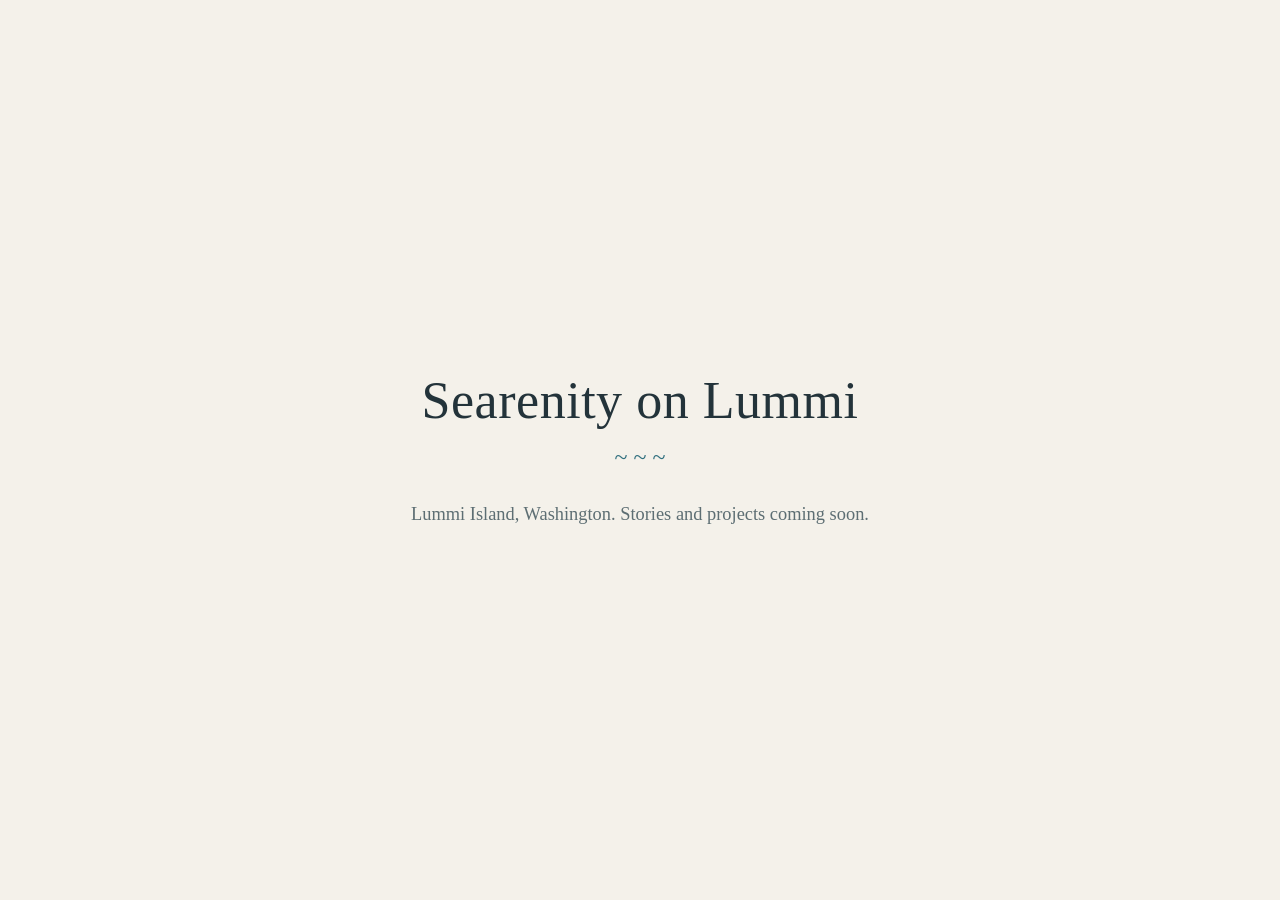
==== site/index.html @ ce7c70e7 "feat: set up site skeleton, Pages publishing, and Dave's getting-started guide - site/: coming-soon " ====
<!doctype html>
<html lang="en">
<head>
  <meta charset="utf-8">
  <meta name="viewport" content="width=device-width, initial-scale=1">
  <title>Searenity on Lummi</title>
  <meta name="description" content="Projects and stories from Searenity on Lummi, on Lummi Island, Washington.">
  <style>
    :root { --bg: #f4f1ea; --ink: #23333a; --muted: #5d6e73; --accent: #2f6f7e; }
    @media (prefers-color-scheme: dark) { :root { --bg: #162227; --ink: #e8ece9; --muted: #a3b2b4; --accent: #7fbfcc; } }
    * { box-sizing: border-box; }
    body { margin: 0; min-height: 100vh; display: grid; place-items: center; background: var(--bg); color: var(--ink); font-family: Georgia, "Times New Roman", serif; padding: 24px 16px; }
    main { max-width: 34rem; text-align: center; }
    h1 { font-size: clamp(2rem, 7vw, 3.25rem); font-weight: normal; margin: 0 0 0.5rem; letter-spacing: 0.01em; }
    .wave { color: var(--accent); font-size: 1.5rem; margin: 0 0 1.5rem; }
    p { color: var(--muted); font-size: 1.15rem; line-height: 1.6; margin: 0; }
  </style>
</head>
<body>
  <main>
    <h1>Searenity on Lummi</h1>
    <p class="wave" aria-hidden="true">~ ~ ~</p>
    <p>Lummi Island, Washington. Stories and projects coming soon.</p>
  </main>
</body>
</html>
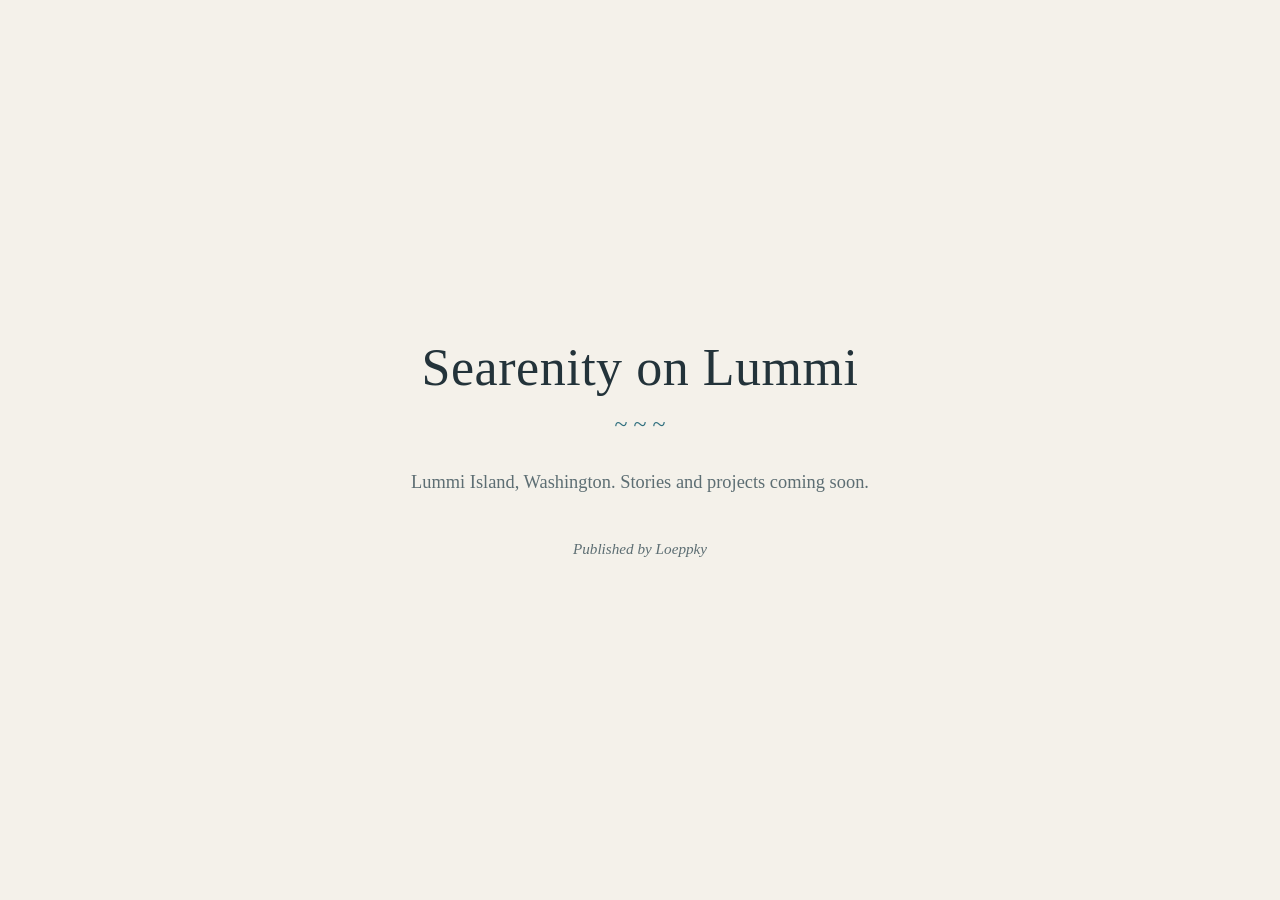
==== commit 005f2ef8: "feat: add Published by Loeppky credit to home page Co-Authored-By: Claude Opus 5.5 <noreply@anthropi" ====
--- a/site/index.html
+++ b/site/index.html
@@ -14,6 +14,7 @@
     h1 { font-size: clamp(2rem, 7vw, 3.25rem); font-weight: normal; margin: 0 0 0.5rem; letter-spacing: 0.01em; }
     .wave { color: var(--accent); font-size: 1.5rem; margin: 0 0 1.5rem; }
     p { color: var(--muted); font-size: 1.15rem; line-height: 1.6; margin: 0; }
+    .credit { font-size: 0.95rem; font-style: italic; margin-top: 2.5rem; }
   </style>
 </head>
 <body>
@@ -21,6 +22,7 @@
     <h1>Searenity on Lummi</h1>
     <p class="wave" aria-hidden="true">~ ~ ~</p>
     <p>Lummi Island, Washington. Stories and projects coming soon.</p>
+    <p class="credit">Published by Loeppky</p>
   </main>
 </body>
 </html>
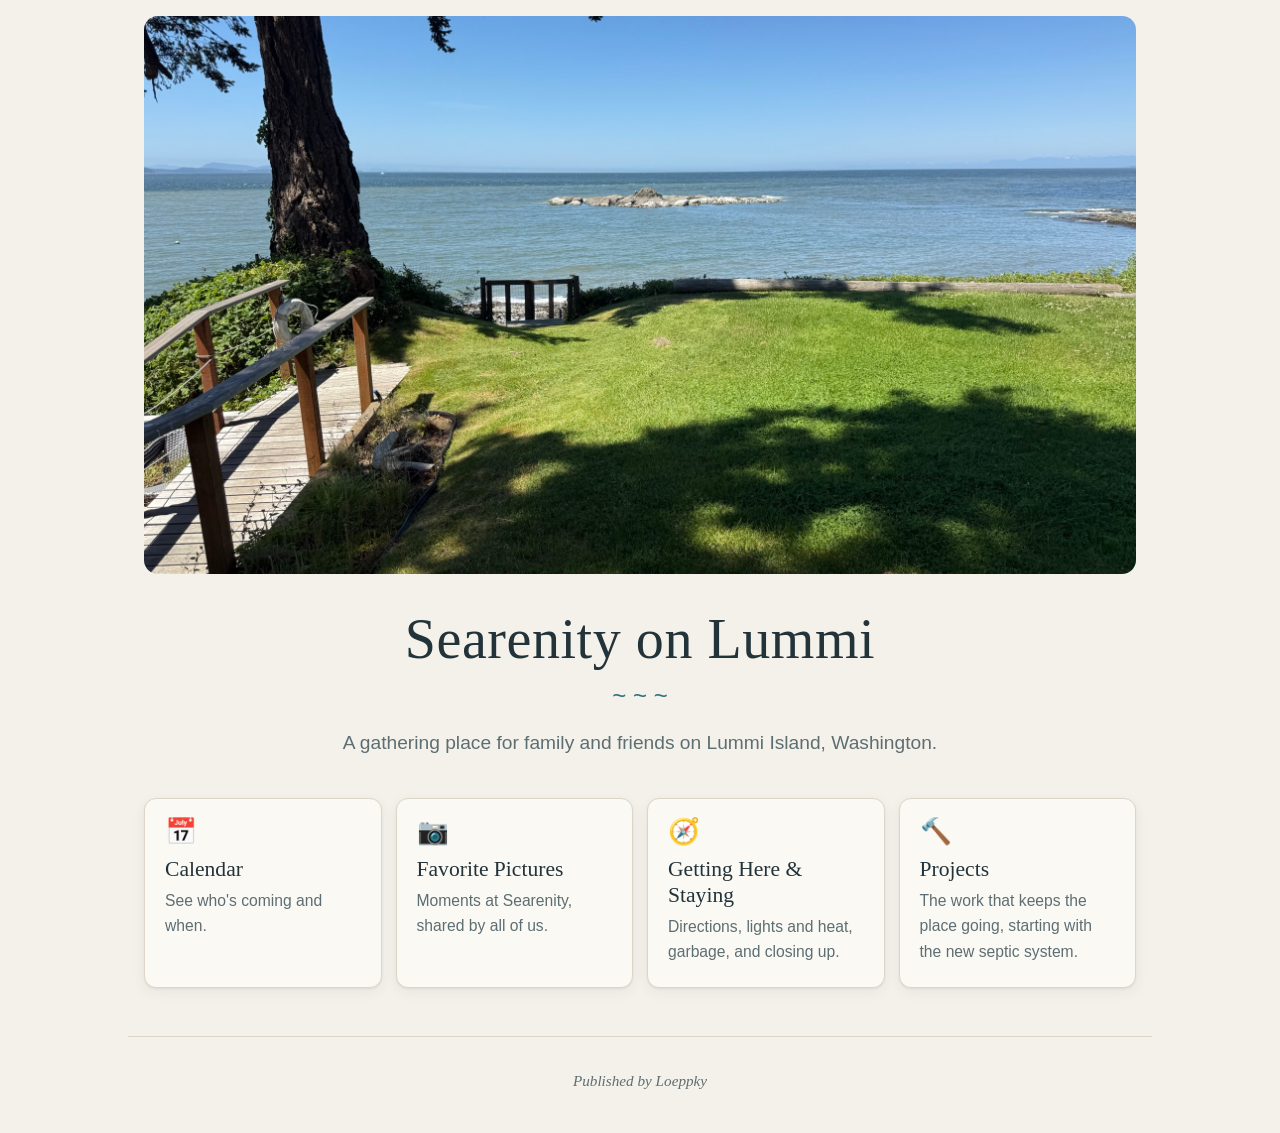
==== commit d89c502c: "feat: add home page with photo and four section pages Co-Authored-By: Claude Opus 5.5 <noreply@anthr" ====
--- a/site/index.html
+++ b/site/index.html
@@ -4,25 +4,54 @@
   <meta charset="utf-8">
   <meta name="viewport" content="width=device-width, initial-scale=1">
   <title>Searenity on Lummi</title>
-  <meta name="description" content="Projects and stories from Searenity on Lummi, on Lummi Island, Washington.">
-  <style>
-    :root { --bg: #f4f1ea; --ink: #23333a; --muted: #5d6e73; --accent: #2f6f7e; }
-    @media (prefers-color-scheme: dark) { :root { --bg: #162227; --ink: #e8ece9; --muted: #a3b2b4; --accent: #7fbfcc; } }
-    * { box-sizing: border-box; }
-    body { margin: 0; min-height: 100vh; display: grid; place-items: center; background: var(--bg); color: var(--ink); font-family: Georgia, "Times New Roman", serif; padding: 24px 16px; }
-    main { max-width: 34rem; text-align: center; }
-    h1 { font-size: clamp(2rem, 7vw, 3.25rem); font-weight: normal; margin: 0 0 0.5rem; letter-spacing: 0.01em; }
-    .wave { color: var(--accent); font-size: 1.5rem; margin: 0 0 1.5rem; }
-    p { color: var(--muted); font-size: 1.15rem; line-height: 1.6; margin: 0; }
-    .credit { font-size: 0.95rem; font-style: italic; margin-top: 2.5rem; }
-  </style>
+  <meta name="description" content="A gathering place for family and friends on Lummi Island, Washington.">
+  <link rel="stylesheet" href="style.css">
 </head>
 <body>
   <main>
-    <h1>Searenity on Lummi</h1>
-    <p class="wave" aria-hidden="true">~ ~ ~</p>
-    <p>Lummi Island, Washington. Stories and projects coming soon.</p>
-    <p class="credit">Published by Loeppky</p>
+    <div class="hero hero-home">
+      <img src="images/searenity-home.jpg" width="2000" height="1500"
+           alt="A sunny lawn running down to the water under a tall fir tree, with a wooden walkway on the left and a low rocky islet offshore.">
+    </div>
+
+    <section class="welcome">
+      <h1>Searenity on Lummi</h1>
+      <p class="wave" aria-hidden="true">~ ~ ~</p>
+      <p>A gathering place for family and friends on Lummi Island, Washington.</p>
+    </section>
+
+    <ul class="tiles">
+      <li class="tile">
+        <a href="calendar.html">
+          <span class="icon" aria-hidden="true">📅</span>
+          <h2>Calendar</h2>
+          <p>See who's coming and when.</p>
+        </a>
+      </li>
+      <li class="tile">
+        <a href="pictures.html">
+          <span class="icon" aria-hidden="true">📷</span>
+          <h2>Favorite Pictures</h2>
+          <p>Moments at Searenity, shared by all of us.</p>
+        </a>
+      </li>
+      <li class="tile">
+        <a href="staying.html">
+          <span class="icon" aria-hidden="true">🧭</span>
+          <h2>Getting Here &amp; Staying</h2>
+          <p>Directions, lights and heat, garbage, and closing up.</p>
+        </a>
+      </li>
+      <li class="tile">
+        <a href="projects.html">
+          <span class="icon" aria-hidden="true">🔨</span>
+          <h2>Projects</h2>
+          <p>The work that keeps the place going, starting with the new septic system.</p>
+        </a>
+      </li>
+    </ul>
   </main>
+
+  <footer class="site-footer">Published by Loeppky</footer>
 </body>
 </html>
--- a/site/style.css
+++ b/site/style.css
@@ -0,0 +1,224 @@
+/* Shared styles for searenityonlummi.com. Colours: sand and sea blue-grey. */
+
+:root {
+  --bg: #f4f1ea;
+  --surface: #fbf9f4;
+  --ink: #23333a;
+  --muted: #5d6e73;
+  --accent: #2f6f7e;
+  --line: #ddd6c8;
+  --shadow: 0 1px 2px rgba(35, 51, 58, 0.08), 0 4px 14px rgba(35, 51, 58, 0.06);
+  --serif: Georgia, "Times New Roman", serif;
+  --sans: -apple-system, BlinkMacSystemFont, "Segoe UI", Roboto, Helvetica, Arial, sans-serif;
+}
+
+@media (prefers-color-scheme: dark) {
+  :root {
+    --bg: #162227;
+    --surface: #1d2c32;
+    --ink: #e8ece9;
+    --muted: #a3b2b4;
+    --accent: #7fbfcc;
+    --line: #2f4148;
+    --shadow: 0 1px 2px rgba(0, 0, 0, 0.3), 0 4px 14px rgba(0, 0, 0, 0.25);
+  }
+}
+
+* { box-sizing: border-box; }
+
+html { -webkit-text-size-adjust: 100%; }
+
+body {
+  margin: 0;
+  background: var(--bg);
+  color: var(--ink);
+  font-family: var(--sans);
+  font-size: 1.0625rem;
+  line-height: 1.6;
+}
+
+img { max-width: 100%; height: auto; display: block; }
+
+a { color: var(--accent); }
+
+h1, h2, h3 { font-family: var(--serif); font-weight: normal; line-height: 1.2; }
+
+/* Header and footer, shared by every page */
+
+.site-header {
+  display: flex;
+  align-items: center;
+  justify-content: space-between;
+  gap: 1rem;
+  max-width: 64rem;
+  margin: 0 auto;
+  padding: 1rem 16px;
+}
+
+.site-name {
+  font-family: var(--serif);
+  font-size: 1.25rem;
+  color: var(--ink);
+  text-decoration: none;
+}
+
+.site-header nav a {
+  color: var(--muted);
+  text-decoration: none;
+  font-size: 0.95rem;
+}
+
+.site-header nav a:hover { color: var(--accent); }
+
+.site-footer {
+  max-width: 64rem;
+  margin: 3rem auto 0;
+  padding: 2rem 16px 2.5rem;
+  border-top: 1px solid var(--line);
+  color: var(--muted);
+  font-family: var(--serif);
+  font-style: italic;
+  font-size: 0.95rem;
+  text-align: center;
+}
+
+/* Page body */
+
+.page {
+  max-width: 44rem;
+  margin: 0 auto;
+  padding: 0 16px;
+}
+
+.page h1 {
+  font-size: clamp(2rem, 6vw, 2.75rem);
+  margin: 1rem 0 0.5rem;
+}
+
+.page .lead {
+  color: var(--muted);
+  font-size: 1.15rem;
+  margin: 0 0 2rem;
+}
+
+.page h2 {
+  font-size: 1.5rem;
+  margin: 2.5rem 0 0.5rem;
+}
+
+.note {
+  background: var(--surface);
+  border: 1px solid var(--line);
+  border-radius: 10px;
+  padding: 1rem 1.25rem;
+  color: var(--muted);
+}
+
+.button {
+  display: inline-block;
+  background: var(--accent);
+  color: var(--bg);
+  text-decoration: none;
+  padding: 0.75rem 1.25rem;
+  border-radius: 999px;
+  font-weight: 600;
+}
+
+.button:hover { filter: brightness(1.08); }
+
+/* Home page */
+
+.hero {
+  position: relative;
+  max-width: 64rem;
+  margin: 0 auto;
+  padding: 0 16px;
+}
+
+.hero img {
+  width: 100%;
+  aspect-ratio: 4 / 3;
+  object-fit: cover;
+  border-radius: 14px;
+}
+
+.hero-home { padding-top: 16px; }
+
+@media (min-width: 700px) {
+  .hero img { aspect-ratio: 16 / 9; object-position: center 40%; }
+}
+
+.welcome {
+  max-width: 40rem;
+  margin: 2rem auto 0;
+  padding: 0 16px;
+  text-align: center;
+}
+
+.welcome h1 {
+  font-size: clamp(2.25rem, 8vw, 3.5rem);
+  margin: 0 0 0.25rem;
+  letter-spacing: 0.01em;
+}
+
+.welcome .wave { color: var(--accent); font-size: 1.5rem; margin: 0 0 0.75rem; }
+
+.welcome p { color: var(--muted); font-size: 1.2rem; margin: 0; }
+
+.tiles {
+  display: grid;
+  grid-template-columns: 1fr;
+  gap: 14px;
+  max-width: 64rem;
+  margin: 2.5rem auto 0;
+  padding: 0 16px;
+  list-style: none;
+}
+
+@media (min-width: 560px) { .tiles { grid-template-columns: 1fr 1fr; } }
+@media (min-width: 960px) { .tiles { grid-template-columns: repeat(4, 1fr); } }
+
+.tile a {
+  display: flex;
+  flex-direction: column;
+  gap: 0.35rem;
+  height: 100%;
+  padding: 1.25rem 1.25rem 1.4rem;
+  background: var(--surface);
+  border: 1px solid var(--line);
+  border-radius: 12px;
+  box-shadow: var(--shadow);
+  color: var(--ink);
+  text-decoration: none;
+  transition: transform 0.15s ease, border-color 0.15s ease;
+}
+
+.tile a:hover { transform: translateY(-2px); border-color: var(--accent); }
+
+.tile .icon { font-size: 1.6rem; line-height: 1; }
+
+.tile h2 { font-size: 1.35rem; margin: 0.4rem 0 0; }
+
+.tile p { margin: 0; color: var(--muted); font-size: 0.98rem; }
+
+/* Projects list */
+
+.cards { display: grid; gap: 14px; padding: 0; list-style: none; }
+
+.card {
+  background: var(--surface);
+  border: 1px solid var(--line);
+  border-radius: 12px;
+  padding: 1.25rem;
+}
+
+.card h2 { margin: 0 0 0.25rem; font-size: 1.35rem; }
+
+.card p { margin: 0; color: var(--muted); }
+
+.card .status {
+  display: inline-block;
+  margin-top: 0.75rem;
+  font-size: 0.85rem;
+  color: var(--accent);
+}
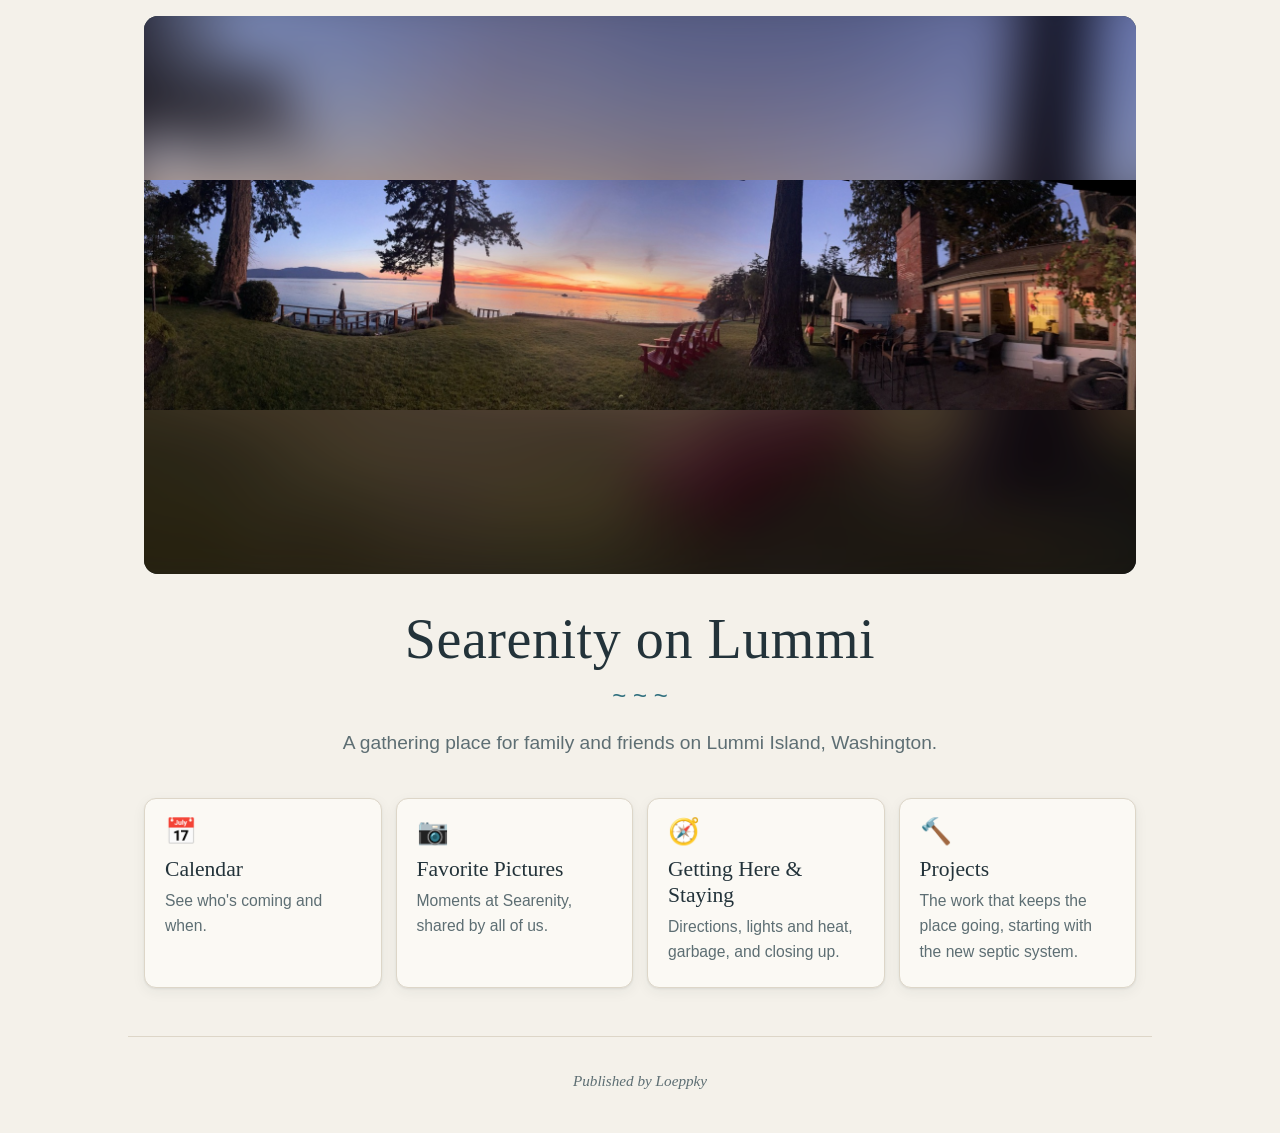
==== commit 7041d874: "feat: home page slideshow of four sunset photos Co-Authored-By: Claude Opus 5.5 <noreply@anthropic.c" ====
--- a/site/index.html
+++ b/site/index.html
@@ -9,9 +9,32 @@
 </head>
 <body>
   <main>
+    <!-- Home page slideshow: each photo shows for 4 seconds, then fades to the next.
+         "pano" slides fill the frame on phones and show in full on wider screens;
+         "tall" slides always show in full, with a blurred copy filling the sides. -->
     <div class="hero hero-home">
-      <img src="images/searenity-home.jpg" width="2000" height="1500"
-           alt="A sunny lawn running down to the water under a tall fir tree, with a wooden walkway on the left and a low rocky islet offshore.">
+      <div class="slideshow" aria-label="Photos of Searenity">
+        <figure class="slide pano active">
+          <img class="backdrop" src="images/searenity-home-panorama.jpg" alt="" aria-hidden="true">
+          <img class="photo" src="images/searenity-home-panorama.jpg" width="2000" height="465"
+               alt="Panorama of Searenity at sunset: a lawn with red Adirondack chairs and tall fir trees running down to the water, an orange sky over the sea and a distant island, and the house's deck on the right.">
+        </figure>
+        <figure class="slide tall">
+          <img class="backdrop" src="images/home-searenity-sunset.jpg" alt="" aria-hidden="true">
+          <img class="photo" src="images/home-searenity-sunset.jpg" width="1500" height="2000"
+               alt="Four Adirondack chairs on the shore facing a red-orange sunset, with the sun setting behind distant mountains and a rock in the water.">
+        </figure>
+        <figure class="slide tall">
+          <img class="backdrop" src="images/home-tree-sunset.jpg" alt="" aria-hidden="true">
+          <img class="photo" src="images/home-tree-sunset.jpg" width="1500" height="2000"
+               alt="A tall fir tree silhouetted against the setting sun above calm water, at the edge of the lawn.">
+        </figure>
+        <figure class="slide tall">
+          <img class="backdrop" src="images/home-seal-rock-sunset.jpg" alt="" aria-hidden="true">
+          <img class="photo" src="images/home-seal-rock-sunset.jpg" width="1500" height="2000"
+               alt="The sun setting on the horizon behind a low rock in the sea, under layered orange and grey clouds.">
+        </figure>
+      </div>
     </div>
 
     <section class="welcome">
@@ -53,5 +76,21 @@
   </main>
 
   <footer class="site-footer">Published by Loeppky</footer>
+
+  <script>
+    // Cycle the home page photos every 4 seconds. Skipped for visitors who
+    // have asked their device to reduce motion; they see the first photo.
+    (function () {
+      var slides = document.querySelectorAll('.slideshow .slide');
+      if (slides.length < 2 || window.matchMedia('(prefers-reduced-motion: reduce)').matches) return;
+      var current = 0;
+      setInterval(function () {
+        if (document.hidden) return;
+        slides[current].classList.remove('active');
+        current = (current + 1) % slides.length;
+        slides[current].classList.add('active');
+      }, 4000);
+    })();
+  </script>
 </body>
 </html>
--- a/site/style.css
+++ b/site/style.css
@@ -147,6 +147,44 @@
 @media (min-width: 700px) {
   .hero img { aspect-ratio: 16 / 9; object-position: center 40%; }
 }
+
+/* Home page slideshow (photos fade every 4 seconds; see the script in index.html) */
+.slideshow {
+  position: relative;
+  aspect-ratio: 4 / 3;
+  border-radius: 14px;
+  overflow: hidden;
+  background: #1b2a30;
+}
+@media (min-width: 700px) { .slideshow { aspect-ratio: 16 / 9; } }
+
+.slide {
+  position: absolute;
+  inset: 0;
+  margin: 0;
+  opacity: 0;
+  transition: opacity 1.2s ease;
+}
+.slide.active { opacity: 1; }
+
+.hero .slide img {
+  position: absolute;
+  inset: 0;
+  width: 100%;
+  height: 100%;
+  aspect-ratio: auto;
+  border-radius: 0;
+  object-fit: cover;
+  background: none;
+}
+.hero .slide img.backdrop { filter: blur(24px) brightness(0.8); transform: scale(1.15); }
+.hero .slide.tall img.photo { object-fit: contain; }
+.hero .slide.pano img.photo { object-position: 47% center; }
+@media (min-width: 700px) {
+  .hero .slide.pano img.photo { object-fit: contain; }
+}
+
+@media (prefers-reduced-motion: reduce) { .slide { transition: none; } }
 
 .welcome {
   max-width: 40rem;
@@ -222,3 +260,73 @@
   font-size: 0.85rem;
   color: var(--accent);
 }
+
+/* Project story pages */
+
+.story .kicker {
+  margin: 0;
+  color: var(--accent);
+  font-size: 0.85rem;
+  letter-spacing: 0.08em;
+  text-transform: uppercase;
+}
+
+.story-hero { margin: 0.5rem 0 1.5rem; }
+.story-hero img { width: 100%; border-radius: 14px; aspect-ratio: 16 / 10; object-fit: cover; }
+
+.toc {
+  background: var(--surface);
+  border: 1px solid var(--line);
+  border-radius: 12px;
+  padding: 1rem 1.25rem;
+}
+.toc p { margin: 0 0 0.25rem; font-family: var(--serif); font-size: 1.15rem; }
+.toc ol { margin: 0; padding-left: 1.4rem; }
+.toc li { margin: 0.15rem 0; }
+
+.chapter { padding-top: 1.5rem; scroll-margin-top: 1rem; }
+.chapter + .chapter { border-top: 1px solid var(--line); margin-top: 2.5rem; }
+.chapter h2 { margin-top: 0.25rem; font-size: clamp(1.6rem, 5vw, 2rem); }
+.chapter h3 { font-size: 1.25rem; margin: 1.75rem 0 0.25rem; }
+.chapter ul { padding-left: 1.25rem; }
+.chapter li { margin: 0.3rem 0; }
+
+.photos {
+  display: grid;
+  grid-template-columns: 1fr;
+  gap: 12px;
+  margin: 1.25rem 0 1.5rem;
+}
+@media (min-width: 560px) { .photos { grid-template-columns: 1fr 1fr; } }
+.photos:has(> figure:only-child) { grid-template-columns: 1fr; }
+
+figure { margin: 0; }
+figure img { width: 100%; border-radius: 10px; background: var(--line); }
+.photos img { aspect-ratio: 4 / 3; object-fit: cover; }
+figcaption { color: var(--muted); font-size: 0.92rem; margin-top: 0.35rem; }
+figure.wide { margin: 1.25rem 0 1.5rem; }
+figure.wide img { background: #fff; border: 1px solid var(--line); }
+
+.video-placeholder {
+  display: flex;
+  align-items: center;
+  gap: 0.9rem;
+  margin: 0.75rem 0;
+  padding: 0.9rem 1.1rem;
+  border: 1px dashed var(--line);
+  border-radius: 10px;
+  color: var(--muted);
+}
+.video-placeholder span { font-size: 1.4rem; color: var(--accent); }
+.video-placeholder p { margin: 0; }
+
+.video { margin: 1rem 0; }
+.video iframe { width: 100%; aspect-ratio: 16 / 9; border: 0; border-radius: 10px; display: block; }
+/* Tall phone videos (YouTube Shorts) */
+.video.tall { max-width: 340px; margin-left: auto; margin-right: auto; }
+.video.tall iframe { aspect-ratio: 9 / 16; }
+
+.punchline { font-family: var(--serif); font-style: italic; font-size: 1.25rem; }
+
+.card a.card-link { color: inherit; text-decoration: none; display: block; }
+.card:has(a.card-link):hover { border-color: var(--accent); }
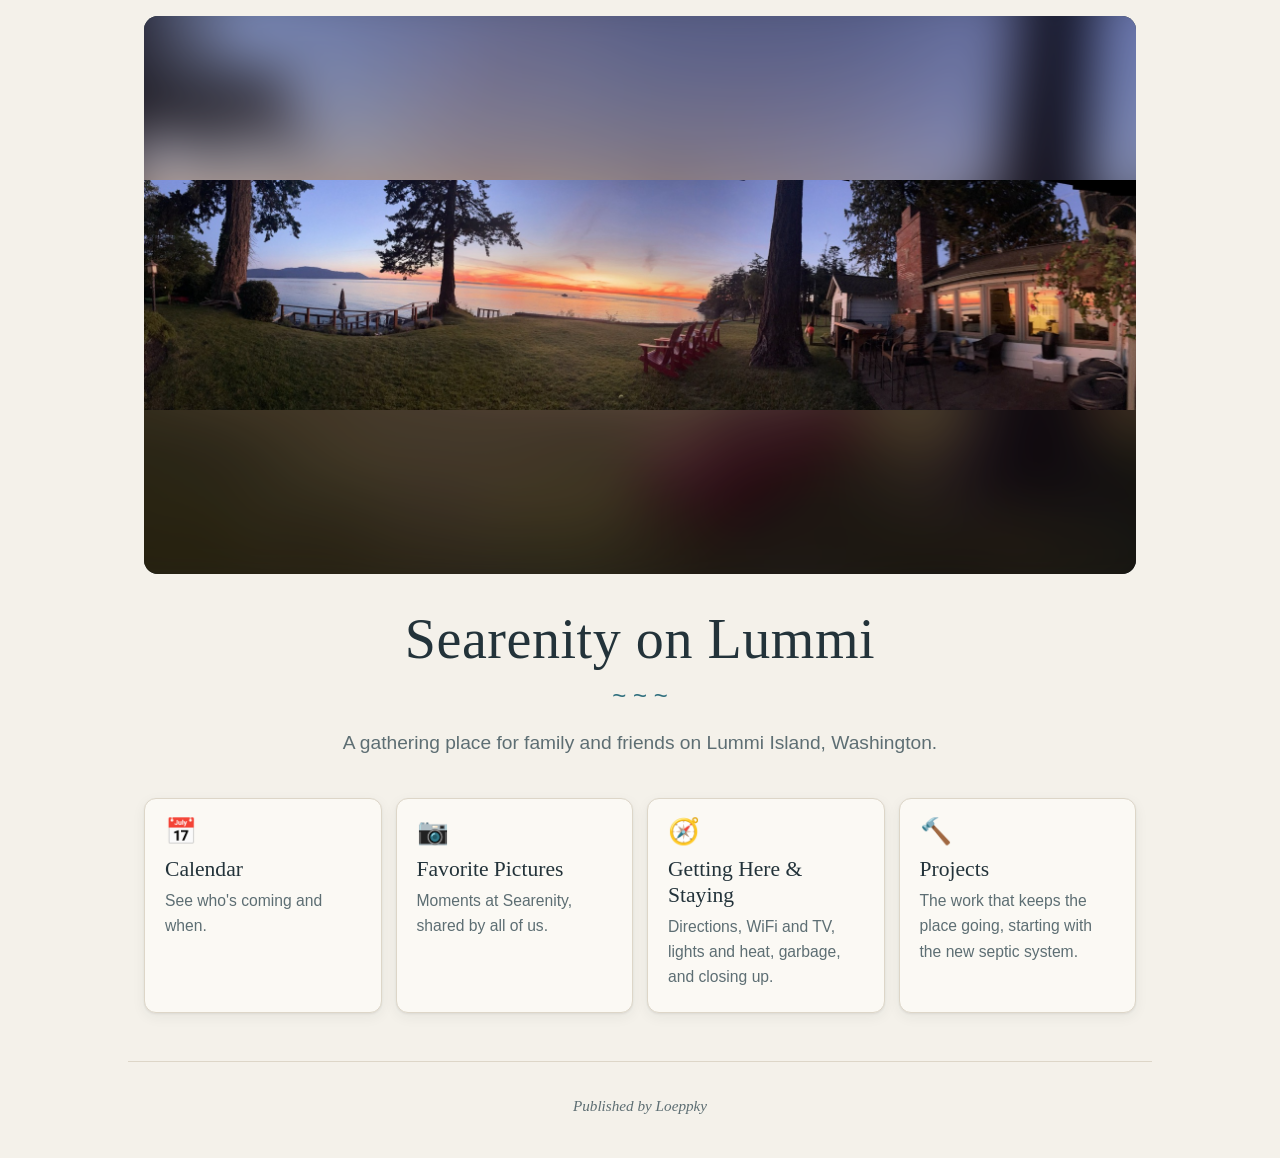
==== commit 3775e79c: "feat: add WiFi and TV section to staying page Co-Authored-By: Claude Opus 5.5 <noreply@anthropic.com" ====
--- a/site/index.html
+++ b/site/index.html
@@ -62,7 +62,7 @@
         <a href="staying.html">
           <span class="icon" aria-hidden="true">🧭</span>
           <h2>Getting Here &amp; Staying</h2>
-          <p>Directions, lights and heat, garbage, and closing up.</p>
+          <p>Directions, WiFi and TV, lights and heat, garbage, and closing up.</p>
         </a>
       </li>
       <li class="tile">
--- a/site/style.css
+++ b/site/style.css
@@ -105,6 +105,13 @@
   font-size: 1.5rem;
   margin: 2.5rem 0 0.5rem;
 }
+
+.page h3 {
+  font-size: 1.15rem;
+  margin: 1.5rem 0 0.25rem;
+}
+
+.page ul { padding-left: 1.25rem; }
 
 .note {
   background: var(--surface);
